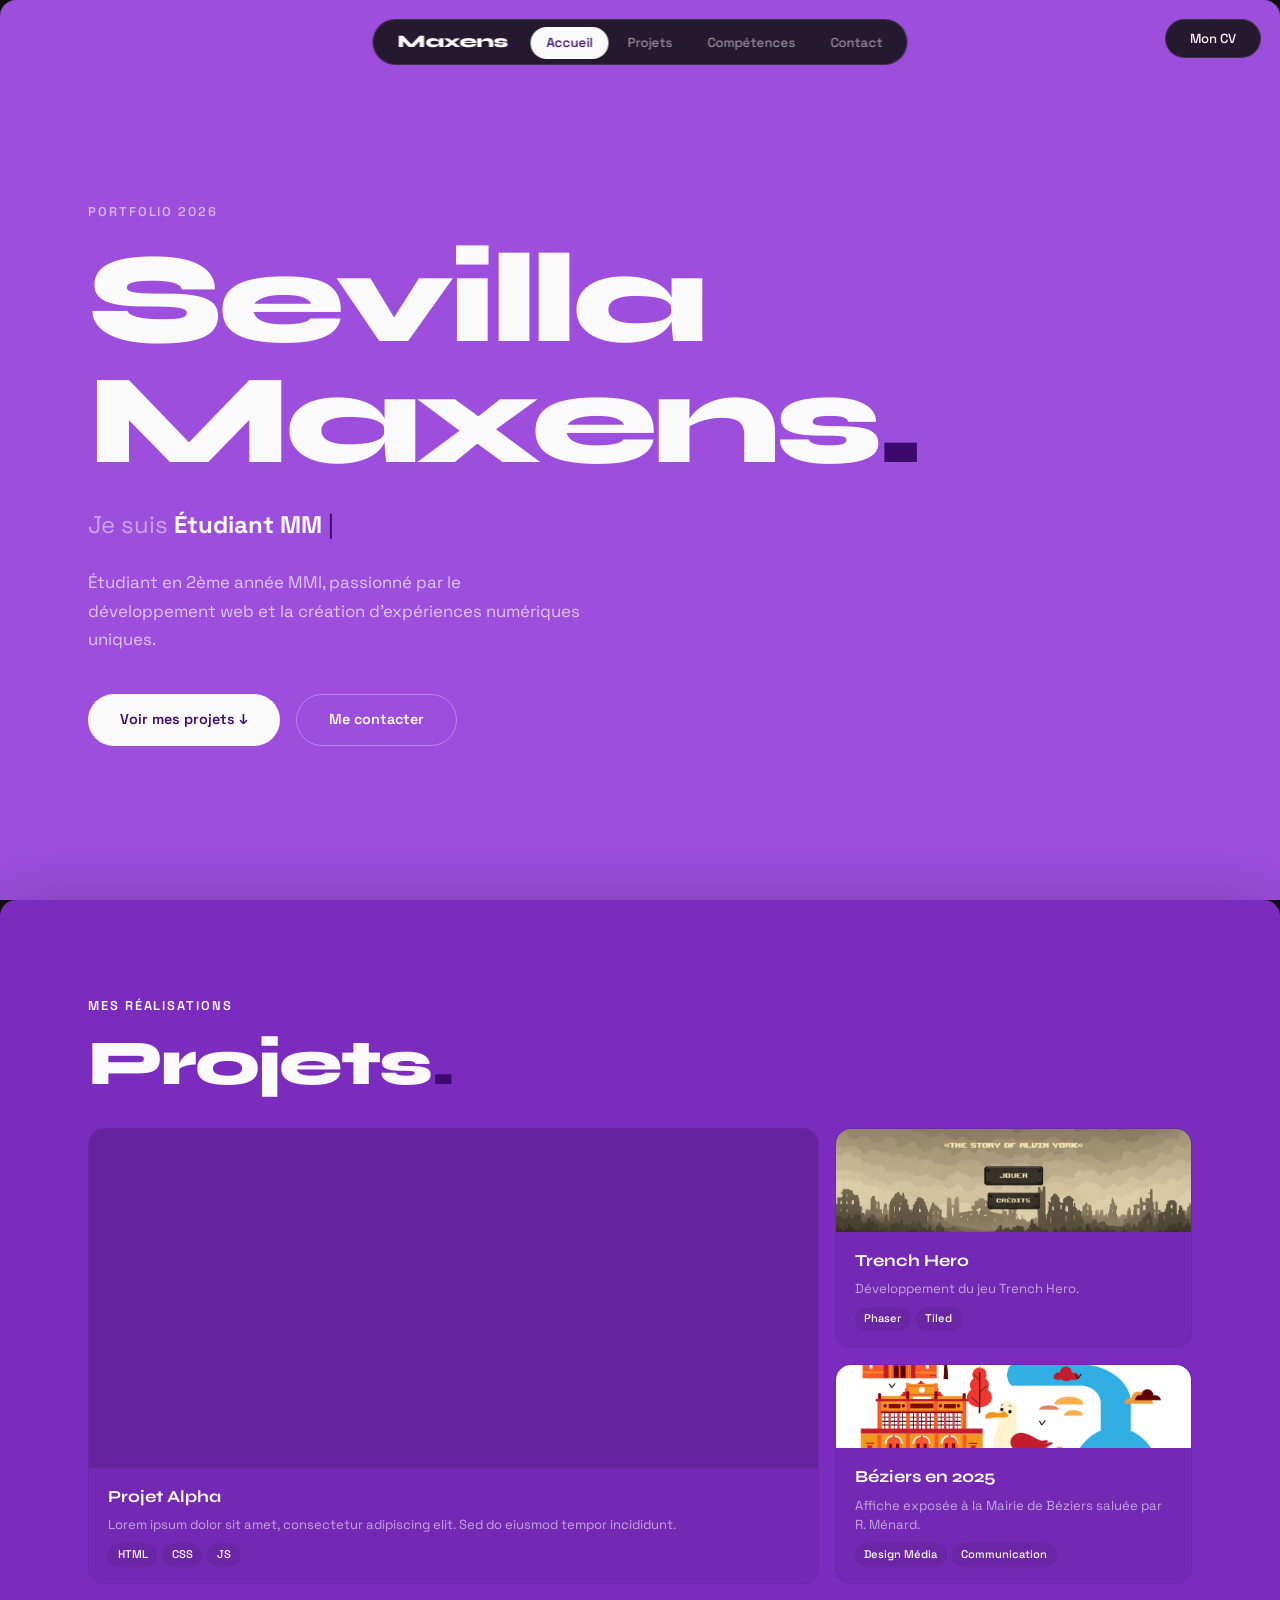
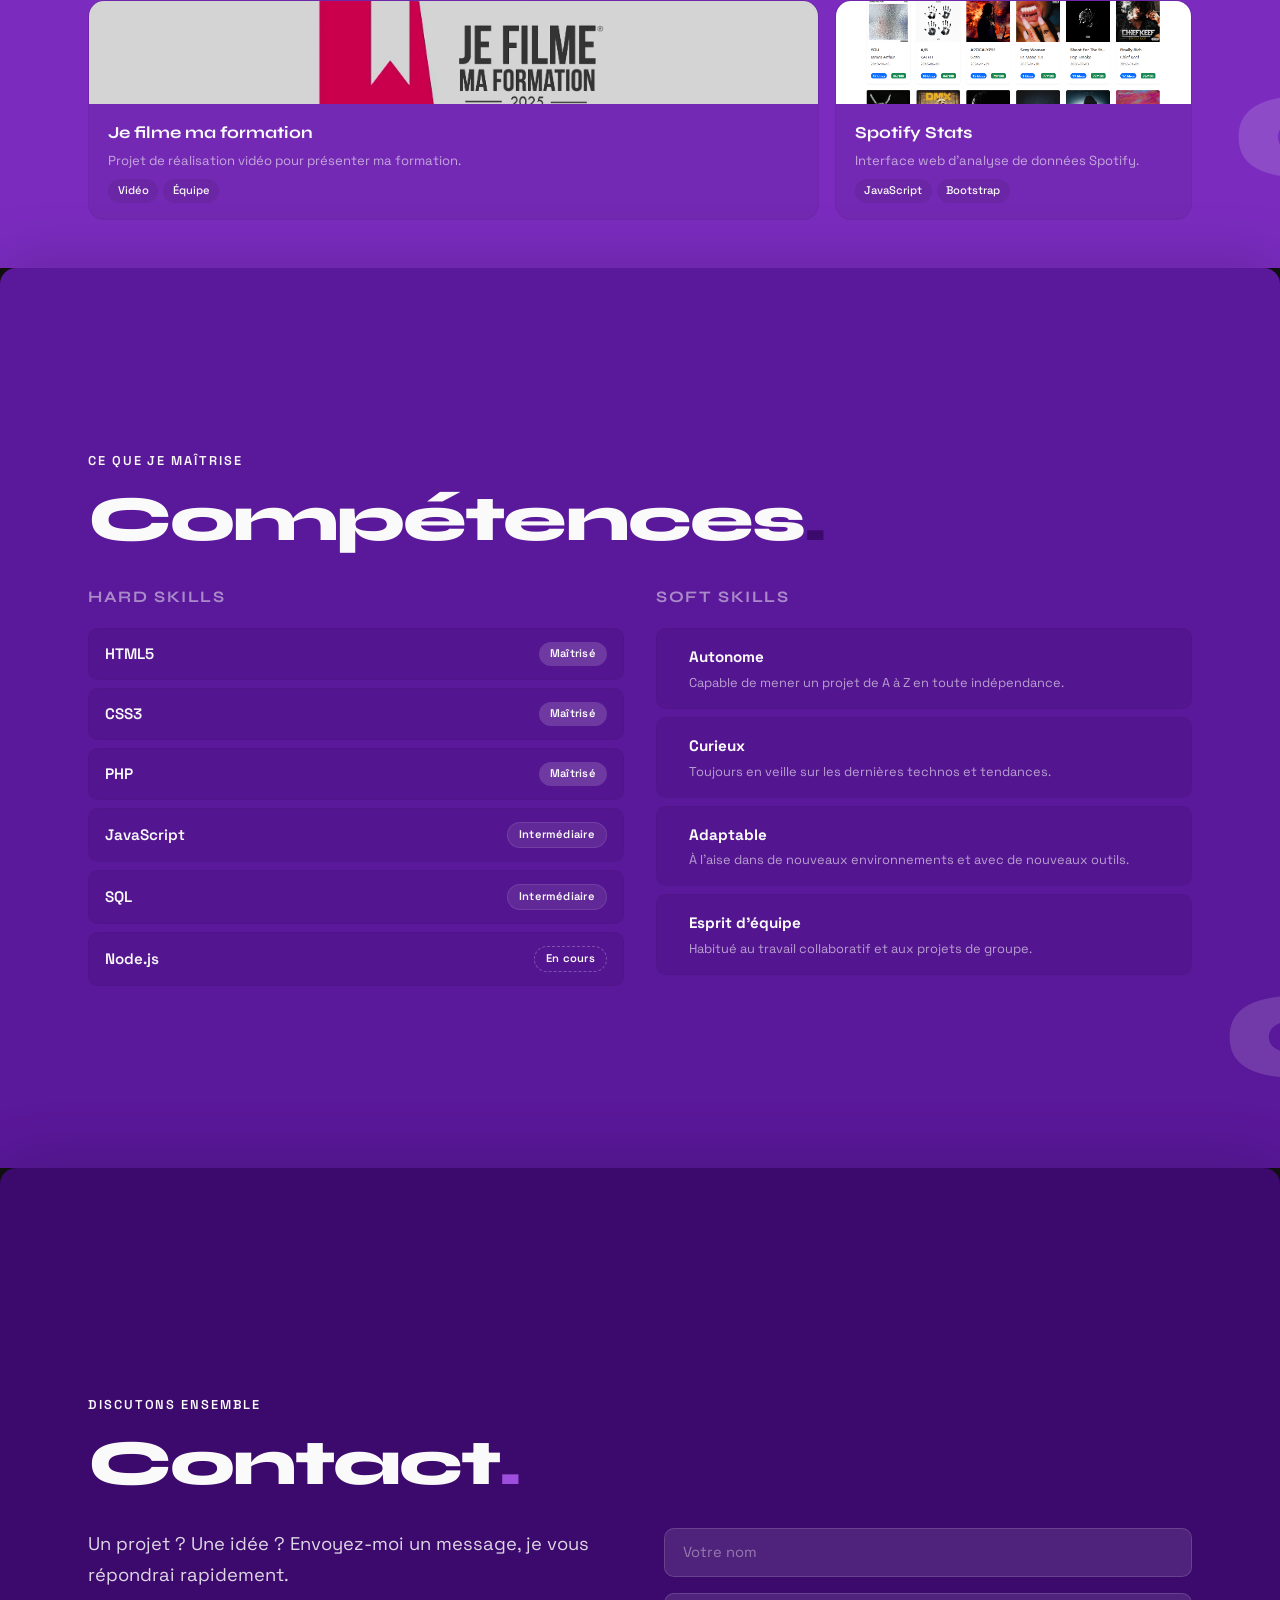
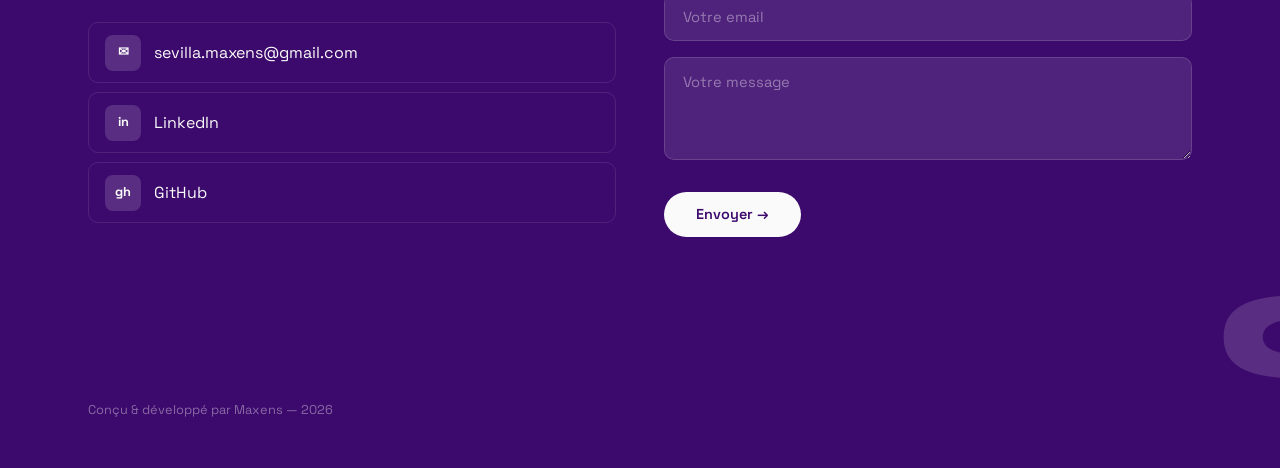
==== index.html @ 41d974d0 "Initial commit with LFS - Portfolio deployment" ====
<!DOCTYPE html>
<html lang="fr">

<head>
    <meta charset="UTF-8">
    <meta name="viewport" content="width=device-width, initial-scale=1.0">
    <meta name="description" content="Portfolio de Sevilla Maxens — Étudiant MMI spécialité développement.">
    <title>Sevilla Maxens | Portfolio</title>
    <link rel="preconnect" href="https://fonts.googleapis.com">
    <link rel="preconnect" href="https://fonts.gstatic.com" crossorigin>
    <link
        href="https://fonts.googleapis.com/css2?family=Space+Grotesk:wght@300;400;500;600;700&family=Syne:wght@400;500;600;700;800&display=swap"
        rel="stylesheet">
    <link rel="stylesheet" href="style.css">
</head>

<body>

    <!-- ============ NAVBAR ============ -->
    <nav class="navbar" id="navbar">
        <div class="nav-container">
            <a href="#accueil" class="nav-logo">Maxens<span class="dot">.</span></a>
            <ul class="nav-links" id="navLinks">
                <li><a href="#accueil" class="nav-link active" data-section="accueil">Accueil</a></li>
                <li><a href="#projets" class="nav-link" data-section="projets">Projets</a></li>
                <li><a href="#competences" class="nav-link" data-section="competences">Compétences</a></li>
                <li><a href="#contact" class="nav-link" data-section="contact">Contact</a></li>
            </ul>
            <button class="nav-toggle" id="navToggle" aria-label="Menu">
                <span></span>
                <span></span>
                <span></span>
            </button>
        </div>
    </nav>

    <!-- ============ CV BUTTON ============ -->
    <a href="cv-maxens-sevilla.pdf" class="cv-button" download="CV_Maxens_Sevilla.pdf">Mon CV</a>

    <!-- ============ CARD 1 — ACCUEIL (Apricot) ============ -->
    <section class="card card-1" id="accueil">
        <div class="card-inner">
            <div class="card-content">
                <p class="card-label">Portfolio 2026</p>
                <h1 class="hero-title">
                    <span class="line">Sevilla</span>
                    <span class="line">Maxens<span class="dot-accent">.</span></span>
                </h1>
                <div class="hero-subtitle">
                    <span class="typing-prefix">Je suis </span>
                    <span class="typing-text" id="typedText"></span>
                    <span class="cursor">|</span>
                </div>
                <p class="hero-desc">Étudiant en 2ème année MMI, passionné par le développement web et la création
                    d'expériences numériques uniques.</p>
                <div class="hero-actions">
                    <a href="#projets" class="btn btn-dark">Voir mes projets ↓</a>
                    <a href="#contact" class="btn btn-ghost">Me contacter</a>
                </div>
            </div>
            <div class="card-number">01</div>
        </div>
    </section>

    <!-- ============ CARD 2 — PROJETS (Chartreuse) ============ -->
    <section class="card card-2" id="projets">
        <div class="card-inner">
            <div class="card-content">
                <p class="card-label">Mes réalisations</p>
                <h2 class="section-heading">Projets<span class="dot-accent">.</span></h2>
                <div class="projects-bento">
                    <article class="project-tile project-large">
                        <div class="project-img"></div>
                        <div class="project-meta">
                            <h3>Projet Alpha</h3>
                            <p>Lorem ipsum dolor sit amet, consectetur adipiscing elit. Sed do eiusmod tempor
                                incididunt.</p>
                            <div class="tags">
                                <span>HTML</span><span>CSS</span><span>JS</span>
                            </div>
                        </div>
                    </article>
                    <a href="projet-trench.html" class="project-tile" style="text-decoration: none; color: inherit;">
                        <div class="project-img"
                            style="background-image: url('Trench_hero_2.png'); background-size: cover; background-position: center;">
                        </div>
                        <div class="project-meta">
                            <h3>Trench Hero</h3>
                            <p>Développement du jeu Trench Hero.</p>
                            <div class="tags">
                                <span>Phaser</span><span>Tiled</span>
                            </div>
                        </div>
                    </a>
                    <a href="projet-beziers.html" class="project-tile" style="text-decoration: none; color: inherit;">
                        <div class="project-img"
                            style="background-image: url('Affiche_béziers.jpg'); background-size: cover; background-position: center;">
                        </div>
                        <div class="project-meta">
                            <h3>Béziers en 2025</h3>
                            <p>Affiche exposée à la Mairie de Béziers saluée par R. Ménard.</p>
                            <div class="tags">
                                <span>Design Média</span><span>Communication</span>
                            </div>
                        </div>
                    </a>
                    <a href="projet-film.html" class="project-tile project-wide"
                        style="text-decoration: none; color: inherit;">
                        <div class="project-img"
                            style="background-image: url('je_film_ma_formation.png'); background-size: cover; background-position: center;">
                        </div>
                        <div class="project-meta">
                            <h3>Je filme ma formation</h3>
                            <p>Projet de réalisation vidéo pour présenter ma formation.</p>
                            <div class="tags">
                                <span>Vidéo</span><span>Équipe</span>
                            </div>
                        </div>
                    </a>
                    <a href="projet-spotify.html" class="project-tile" style="text-decoration: none; color: inherit;">
                        <div class="project-img"
                            style="background-image: url('site_spotifystats_2.png'); background-size: cover; background-position: center;">
                        </div>
                        <div class="project-meta">
                            <h3>Spotify Stats</h3>
                            <p>Interface web d'analyse de données Spotify.</p>
                            <div class="tags">
                                <span>JavaScript</span><span>Bootstrap</span>
                            </div>
                        </div>
                    </a>
                </div>
            </div>
            <div class="card-number">02</div>
        </div>
    </section>

    <!-- ============ CARD 3 — COMPÉTENCES (Vista Blue) ============ -->
    <section class="card card-3" id="competences">
        <div class="card-inner">
            <div class="card-content">
                <p class="card-label">Ce que je maîtrise</p>
                <h2 class="section-heading">Compétences<span class="dot-accent">.</span></h2>
                <div class="skills-columns">
                    <div class="skills-col">
                        <h3 class="skills-col-title">Hard Skills</h3>
                        <div class="skill-item">
                            <div class="skill-header">
                                <span class="skill-name">HTML5</span>
                                <span class="skill-tag tag-solid">Maîtrisé</span>
                            </div>
                        </div>
                        <div class="skill-item">
                            <div class="skill-header">
                                <span class="skill-name">CSS3</span>
                                <span class="skill-tag tag-solid">Maîtrisé</span>
                            </div>
                        </div>
                        <div class="skill-item">
                            <div class="skill-header">
                                <span class="skill-name">PHP</span>
                                <span class="skill-tag tag-solid">Maîtrisé</span>
                            </div>
                        </div>
                        <div class="skill-item">
                            <div class="skill-header">
                                <span class="skill-name">JavaScript</span>
                                <span class="skill-tag tag-mid">Intermédiaire</span>
                            </div>
                        </div>
                        <div class="skill-item">
                            <div class="skill-header">
                                <span class="skill-name">SQL</span>
                                <span class="skill-tag tag-mid">Intermédiaire</span>
                            </div>
                        </div>
                        <div class="skill-item">
                            <div class="skill-header">
                                <span class="skill-name">Node.js</span>
                                <span class="skill-tag tag-new">En cours</span>
                            </div>
                        </div>
                    </div>
                    <div class="skills-col">
                        <h3 class="skills-col-title">Soft Skills</h3>
                        <div class="soft-skill">
                            <span class="soft-icon"></span>
                            <div>
                                <strong>Autonome</strong>
                                <p>Capable de mener un projet de A à Z en toute indépendance.</p>
                            </div>
                        </div>
                        <div class="soft-skill">
                            <span class="soft-icon"></span>
                            <div>
                                <strong>Curieux</strong>
                                <p>Toujours en veille sur les dernières technos et tendances.</p>
                            </div>
                        </div>
                        <div class="soft-skill">
                            <span class="soft-icon"></span>
                            <div>
                                <strong>Adaptable</strong>
                                <p>À l'aise dans de nouveaux environnements et avec de nouveaux outils.</p>
                            </div>
                        </div>
                        <div class="soft-skill">
                            <span class="soft-icon"></span>
                            <div>
                                <strong>Esprit d'équipe</strong>
                                <p>Habitué au travail collaboratif et aux projets de groupe.</p>
                            </div>
                        </div>
                    </div>
                </div>
                <div class="card-number">03</div>
            </div>
    </section>

    <!-- ============ CARD 4 — CONTACT (Tomato) ============ -->
    <section class="card card-4" id="contact">
        <div class="card-inner">
            <div class="card-content">
                <p class="card-label">Discutons ensemble</p>
                <h2 class="section-heading">Contact<span class="dot-accent">.</span></h2>
                <div class="contact-layout">
                    <div class="contact-info">
                        <p class="contact-big-text">Un projet ? Une idée ? Envoyez-moi un message, je vous répondrai
                            rapidement.</p>
                        <div class="contact-links">
                            <a href="mailto:sevilla.maxens@gmail.com" class="contact-link-item">
                                <span class="contact-link-icon">✉</span>
                                <span>sevilla.maxens@gmail.com</span>
                            </a>
                            <a href="https://www.linkedin.com/in/maxens-sevilla/" target="_blank" rel="noopener noreferrer" class="contact-link-item">
                                <span class="contact-link-icon">in</span>
                                <span>LinkedIn</span>
                            </a>
                            <a href="https://github.com/MaxX-J" target="_blank" rel="noopener noreferrer" class="contact-link-item">
                                <span class="contact-link-icon">gh</span>
                                <span>GitHub</span>
                            </a>
                        </div>
                    </div>
                    <form class="contact-form" id="contactForm" action="mailto:sevilla.maxens@gmail.com" method="POST" enctype="text/plain">
                        <div class="form-field">
                            <input type="text" id="name" name="name" required placeholder="Votre nom">
                        </div>
                        <div class="form-field">
                            <input type="email" id="email" name="email" required placeholder="Votre email">
                        </div>
                        <div class="form-field">
                            <textarea id="message" name="message" rows="4" required
                                placeholder="Votre message"></textarea>
                        </div>
                        <button type="submit" class="btn btn-dark btn-send">
                            Envoyer →
                        </button>
                    </form>
                </div>
            </div>
            <div class="card-number">04</div>
            <footer class="footer">
                <span>Conçu & développé par Maxens — 2026</span>
            </footer>
        </div>
    </section>

    <script src="script.js"></script>
</body>

</html>
---- style.css ----
/* ========================================
   PORTFOLIO — Card Stacking Effect
   ======================================== */

/* --- Reset --- */
*,
*::before,
*::after {
    margin: 0;
    padding: 0;
    box-sizing: border-box;
}

:root {
    /* Palette */
    --purple-1: #9D4EDD;
    --purple-2: #7B2CBF;
    --purple-3: #5A189A;
    --purple-4: #3C096C;

    /* Text */
    --black: #111111;
    --dark: #1a1a1a;
    --white: #fafafa;

    /* Radii */
    --radius: 16px;
    --radius-sm: 10px;
    --radius-pill: 100px;

    /* Transitions */
    --ease: cubic-bezier(0.4, 0, 0.2, 1);
    --bounce: cubic-bezier(0.34, 1.56, 0.64, 1);
}

html {
    scroll-behavior: smooth;
}

body {
    font-family: 'Space Grotesk', -apple-system, sans-serif;
    color: var(--white);
    line-height: 1.6;
    overflow-x: hidden;
    background: var(--black);
    -webkit-font-smoothing: antialiased;
}

::selection {
    background: var(--purple-4);
    color: white;
}

/* ========================================
   NAVBAR — Floating pill
   ======================================== */
.navbar {
    position: fixed;
    top: 1.2rem;
    left: 50%;
    transform: translateX(-50%);
    z-index: 1000;
    background: rgba(17, 17, 17, 0.85);
    backdrop-filter: blur(20px);
    -webkit-backdrop-filter: blur(20px);
    border-radius: var(--radius-pill);
    padding: 0.5rem 0.5rem 0.5rem 1.5rem;
    border: 1px solid rgba(255, 255, 255, 0.1);
    transition: all 0.4s var(--ease);
}

.nav-container {
    display: flex;
    align-items: center;
    gap: 1rem;
}

.nav-logo {
    font-family: 'Syne', sans-serif;
    font-size: 1.1rem;
    font-weight: 800;
    text-decoration: none;
    color: var(--white);
    letter-spacing: -0.02em;
    white-space: nowrap;
}

.nav-logo .dot {
    color: var(--purple-4);
}

.nav-links {
    display: flex;
    list-style: none;
    gap: 0.2rem;
}

.nav-link {
    text-decoration: none;
    color: rgba(255, 255, 255, 0.5);
    font-size: 0.82rem;
    font-weight: 500;
    padding: 0.45rem 1rem;
    border-radius: var(--radius-pill);
    transition: all 0.3s var(--ease);
    white-space: nowrap;
}

.nav-link:hover {
    color: var(--white);
}

.nav-link.active {
    color: var(--purple-4);
    background: var(--white);
}

/* Mobile toggle */
.nav-toggle {
    display: none;
    flex-direction: column;
    gap: 4px;
    background: none;
    border: none;
    cursor: pointer;
    padding: 8px;
}

.nav-toggle span {
    width: 20px;
    height: 2px;
    background: var(--white);
    transition: all 0.3s var(--ease);
    border-radius: 2px;
}

.nav-toggle.active span:nth-child(1) {
    transform: rotate(45deg) translate(4px, 4px);
}

.nav-toggle.active span:nth-child(2) {
    opacity: 0;
}

.nav-toggle.active span:nth-child(3) {
    transform: rotate(-45deg) translate(4px, -4px);
}

/* ========================================
   CV BUTTON
   ======================================== */
.cv-button {
    position: fixed;
    top: 1.2rem;
    right: 1.2rem;
    z-index: 1000;
    background: rgba(17, 17, 17, 0.85);
    backdrop-filter: blur(20px);
    -webkit-backdrop-filter: blur(20px);
    border-radius: var(--radius-pill);
    padding: 0.5rem 1.5rem;
    border: 1px solid rgba(255, 255, 255, 0.1);
    color: var(--white);
    text-decoration: none;
    font-size: 0.82rem;
    font-weight: 500;
    transition: all 0.4s var(--ease);
}

.cv-button:hover {
    background: var(--white);
    color: var(--purple-4);
    transform: translateY(-2px);
}

/* ========================================
   CARDS — Sticky Stacking
   ======================================== */
.card {
    position: sticky;
    top: 0;
    min-height: 100vh;
    display: flex;
    align-items: stretch;
    border-radius: var(--radius) var(--radius) 0 0;
    overflow: hidden;
    box-shadow: 0 -10px 60px rgba(0, 0, 0, 0.15);
}

.card-1 {
    background: var(--purple-1);
    z-index: 1;
}

.card-2 {
    background: var(--purple-2);
    z-index: 2;
}

.card-3 {
    background: var(--purple-3);
    z-index: 3;
}

.card-4 {
    background: var(--purple-4);
    z-index: 4;
}

.card-inner {
    width: 100%;
    max-width: 1200px;
    margin: 0 auto;
    padding: 6rem 3rem 3rem;
    display: flex;
    flex-direction: column;
    position: relative;
}

.card-content {
    flex: 1;
    display: flex;
    flex-direction: column;
    justify-content: center;
}

/* Card number watermark */
.card-number {
    position: absolute;
    bottom: 5rem;
    right: -20rem;
    z-index: 10;
    font-family: 'Syne', sans-serif;
    font-size: 10rem;
    font-weight: 800;
    opacity: 0.15;
    line-height: 0.8;
    pointer-events: none;
    user-select: none;
}

/* Section label */
.card-label {
    font-size: 0.8rem;
    font-weight: 600;
    text-transform: uppercase;
    letter-spacing: 0.15em;
    margin-bottom: 1rem;
    opacity: 0.6;
}

/* ========================================
   CARD 1 — HERO
   ======================================== */
.hero-title {
    font-family: 'Syne', sans-serif;
    font-size: clamp(3.5rem, 10vw, 8rem);
    font-weight: 800;
    line-height: 0.95;
    letter-spacing: -0.04em;
    margin-bottom: 1.5rem;
}

.hero-title .line {
    display: block;
}

.dot-accent {
    color: var(--purple-4);
}

.card-4 .dot-accent {
    color: var(--purple-1);
}

.hero-subtitle {
    font-size: clamp(1.1rem, 2.5vw, 1.5rem);
    margin-bottom: 1.5rem;
    font-weight: 400;
}

.typing-prefix {
    opacity: 0.5;
}

.typing-text {
    font-weight: 700;
}

.cursor {
    color: var(--purple-4);
    animation: blink 1s infinite;
}

@keyframes blink {

    0%,
    50% {
        opacity: 1;
    }

    51%,
    100% {
        opacity: 0;
    }
}

.hero-desc {
    max-width: 500px;
    font-size: 1.05rem;
    opacity: 0.7;
    margin-bottom: 2.5rem;
    line-height: 1.7;
}

.hero-actions {
    display: flex;
    gap: 1rem;
    flex-wrap: wrap;
}

/* Buttons */
.btn {
    display: inline-flex;
    align-items: center;
    gap: 0.4rem;
    padding: 0.85rem 2rem;
    border-radius: var(--radius-pill);
    font-size: 0.9rem;
    font-weight: 600;
    text-decoration: none;
    cursor: pointer;
    transition: all 0.4s var(--ease);
    border: none;
    font-family: inherit;
}

.btn-dark {
    background: var(--white);
    color: var(--purple-4);
}

.btn-dark:hover {
    transform: translateY(-3px);
    box-shadow: 0 8px 25px rgba(255, 255, 255, 0.2);
}

.btn-ghost {
    background: transparent;
    color: var(--white);
    border: 1.5px solid rgba(255, 255, 255, 0.3);
}

.btn-ghost:hover {
    border-color: var(--white);
    transform: translateY(-3px);
}

/* ========================================
   CARD 2 — PROJECTS (Bento)
   ======================================== */
.section-heading {
    font-family: 'Syne', sans-serif;
    font-size: clamp(2.5rem, 5vw, 4rem);
    font-weight: 800;
    letter-spacing: -0.03em;
    margin-bottom: 2rem;
    line-height: 1;
}

.projects-bento {
    display: grid;
    grid-template-columns: repeat(3, 1fr);
    grid-auto-rows: 220px;
    gap: 1rem;
}

.project-tile {
    background: rgba(0, 0, 0, 0.06);
    border-radius: var(--radius);
    overflow: hidden;
    display: flex;
    flex-direction: column;
    transition: all 0.4s var(--ease);
    cursor: pointer;
    border: 1px solid rgba(0, 0, 0, 0.05);
}

.project-tile:hover {
    transform: translateY(-5px);
    box-shadow: 0 15px 40px rgba(0, 0, 0, 0.1);
    background: rgba(0, 0, 0, 0.1);
}

.project-large {
    grid-column: span 2;
    grid-row: span 2;
}

.project-wide {
    grid-column: span 2;
}

.project-img {
    flex: 1;
    background: rgba(0, 0, 0, 0.12);
    min-height: 80px;
}

.project-meta {
    padding: 1rem 1.2rem;
}

.project-meta h3 {
    font-family: 'Syne', sans-serif;
    font-size: 1.05rem;
    font-weight: 700;
    margin-bottom: 0.3rem;
}

.project-meta p {
    font-size: 0.82rem;
    opacity: 0.6;
    line-height: 1.5;
    margin-bottom: 0.5rem;
}

.tags {
    display: flex;
    flex-wrap: wrap;
    gap: 0.3rem;
}

.tags span {
    font-size: 0.7rem;
    padding: 0.2rem 0.6rem;
    background: rgba(0, 0, 0, 0.08);
    border-radius: var(--radius-pill);
    font-weight: 500;
}

/* ========================================
   CARD 3 — SKILLS + ABOUT
   ======================================== */
/* Skills — Two columns */
.skills-columns {
    display: grid;
    grid-template-columns: 1fr 1fr;
    gap: 2rem;
    margin-bottom: 2.5rem;
}

.skills-col-title {
    font-family: 'Syne', sans-serif;
    font-size: 1rem;
    font-weight: 700;
    text-transform: uppercase;
    letter-spacing: 0.1em;
    margin-bottom: 1.2rem;
    opacity: 0.5;
}

/* Hard skill items */
.skill-item {
    padding: 0.8rem 1rem;
    background: rgba(0, 0, 0, 0.06);
    border-radius: var(--radius-sm);
    margin-bottom: 0.5rem;
    border: 1px solid rgba(0, 0, 0, 0.05);
    transition: all 0.3s var(--ease);
}

.skill-item:hover {
    background: rgba(0, 0, 0, 0.1);
    transform: translateX(5px);
}

.skill-header {
    display: flex;
    align-items: center;
    justify-content: space-between;
}

.skill-name {
    font-weight: 600;
    font-size: 0.95rem;
}

.skill-tag {
    font-size: 0.7rem;
    font-weight: 600;
    padding: 0.2rem 0.7rem;
    border-radius: var(--radius-pill);
    letter-spacing: 0.02em;
}

.tag-solid {
    background: rgba(255, 255, 255, 0.15);
    color: var(--white);
}

.tag-mid {
    background: rgba(255, 255, 255, 0.08);
    color: var(--white);
    border: 1px solid rgba(255, 255, 255, 0.1);
}

.tag-new {
    background: transparent;
    color: var(--white);
    border: 1px dashed rgba(255, 255, 255, 0.25);
}

/* Soft skill items */
.soft-skill {
    display: flex;
    align-items: flex-start;
    gap: 1rem;
    padding: 1rem;
    background: rgba(0, 0, 0, 0.06);
    border-radius: var(--radius-sm);
    margin-bottom: 0.5rem;
    border: 1px solid rgba(0, 0, 0, 0.05);
    transition: all 0.3s var(--ease);
}

.soft-skill:hover {
    background: rgba(0, 0, 0, 0.1);
    transform: translateX(5px);
}

.soft-icon {
    font-size: 1.4rem;
    line-height: 1;
    flex-shrink: 0;
    margin-top: 0.1rem;
}

.soft-skill strong {
    display: block;
    font-size: 0.95rem;
    margin-bottom: 0.2rem;
}

.soft-skill p {
    font-size: 0.8rem;
    opacity: 0.6;
    line-height: 1.5;
    margin: 0;
}

/* About block */
.about-block {
    display: grid;
    grid-template-columns: 200px 1fr;
    gap: 2rem;
    align-items: start;
    padding: 2rem;
    background: rgba(0, 0, 0, 0.06);
    border-radius: var(--radius);
    border: 1px solid rgba(0, 0, 0, 0.05);
}

.about-photo {
    width: 100%;
    aspect-ratio: 1;
    background: rgba(0, 0, 0, 0.15);
    border-radius: var(--radius-sm);
}

.about-text p {
    font-size: 0.95rem;
    opacity: 0.7;
    margin-bottom: 1.5rem;
    line-height: 1.7;
}

.about-stats {
    display: flex;
    gap: 2rem;
}

.stat {
    text-align: center;
}

.stat-num {
    display: block;
    font-family: 'Syne', sans-serif;
    font-size: 1.8rem;
    font-weight: 800;
    line-height: 1.2;
}

.stat-lbl {
    font-size: 0.72rem;
    text-transform: uppercase;
    letter-spacing: 1.5px;
    opacity: 0.5;
}

/* ========================================
   CARD 4 — CONTACT
   ======================================== */
.contact-layout {
    display: grid;
    grid-template-columns: 1fr 1fr;
    gap: 3rem;
    align-items: start;
}

.contact-big-text {
    font-size: 1.15rem;
    opacity: 0.85;
    line-height: 1.7;
    margin-bottom: 2rem;
}

.contact-links {
    display: flex;
    flex-direction: column;
    gap: 0.6rem;
}

.contact-link-item {
    display: flex;
    align-items: center;
    gap: 0.8rem;
    text-decoration: none;
    color: var(--white);
    padding: 0.7rem 1rem;
    border-radius: var(--radius-sm);
    transition: all 0.3s var(--ease);
    border: 1px solid rgba(255, 255, 255, 0.1);
}

.contact-link-item:hover {
    background: rgba(255, 255, 255, 0.12);
    border-color: rgba(255, 255, 255, 0.25);
    transform: translateX(5px);
}

.contact-link-icon {
    width: 36px;
    height: 36px;
    border-radius: 8px;
    background: rgba(255, 255, 255, 0.15);
    display: flex;
    align-items: center;
    justify-content: center;
    font-weight: 700;
    font-size: 0.8rem;
    flex-shrink: 0;
}

/* Form */
.contact-form {
    display: flex;
    flex-direction: column;
    gap: 1rem;
}

.form-field input,
.form-field textarea {
    width: 100%;
    background: rgba(255, 255, 255, 0.1);
    border: 1px solid rgba(255, 255, 255, 0.15);
    border-radius: var(--radius-sm);
    padding: 0.9rem 1.1rem;
    color: var(--white);
    font-size: 0.92rem;
    font-family: inherit;
    transition: all 0.3s var(--ease);
    outline: none;
    resize: vertical;
}

.form-field input::placeholder,
.form-field textarea::placeholder {
    color: rgba(255, 255, 255, 0.4);
}

.form-field input:focus,
.form-field textarea:focus {
    border-color: rgba(255, 255, 255, 0.5);
    background: rgba(255, 255, 255, 0.15);
}

.btn-send {
    align-self: flex-start;
    margin-top: 0.5rem;
}

/* Footer in card 4 */
.footer {
    margin-top: auto;
    padding-top: 2rem;
    font-size: 0.8rem;
    opacity: 0.4;
}

/* ========================================
   REVEAL ANIMATIONS
   ======================================== */
.reveal-item {
    opacity: 0;
    transform: translateY(30px);
    transition: opacity 0.7s var(--ease), transform 0.7s var(--ease);
}

.reveal-item.visible {
    opacity: 1;
    transform: translateY(0);
}

/* ========================================
   RESPONSIVE
   ======================================== */
@media (max-width: 1024px) {
    .projects-bento {
        grid-template-columns: repeat(2, 1fr);
        grid-auto-rows: 200px;
    }

    .project-large {
        grid-column: span 2;
        grid-row: span 1;
    }
}

@media (max-width: 768px) {

    /* Nav mobile */
    .nav-toggle {
        display: flex;
    }

    .cv-button {
        top: auto;
        bottom: 1.5rem;
        right: 1.5rem;
    }

    .navbar {
        top: 0.8rem;
        left: 0.8rem;
        right: 0.8rem;
        transform: none;
        padding: 0.5rem 0.5rem 0.5rem 1.2rem;
    }

    .nav-links {
        position: fixed;
        top: 0;
        left: 0;
        right: 0;
        bottom: 0;
        background: rgba(17, 17, 17, 0.97);
        backdrop-filter: blur(20px);
        flex-direction: column;
        align-items: center;
        justify-content: center;
        gap: 0.5rem;
        opacity: 0;
        pointer-events: none;
        transition: all 0.4s var(--ease);
    }

    .nav-links.active {
        opacity: 1;
        pointer-events: all;
    }

    .nav-links .nav-link {
        font-size: 1.3rem;
        padding: 0.8rem 2rem;
    }

    /* Cards */
    .card-inner {
        padding: 5rem 1.5rem 2rem;
    }

    .card-number {
        font-size: 6rem;
        right: -1rem;
        bottom: -0.5rem;
    }

    .hero-title {
        font-size: clamp(2.8rem, 12vw, 5rem);
    }

    .section-heading {
        font-size: clamp(2rem, 8vw, 3rem);
    }

    /* Projects */
    .projects-bento {
        grid-template-columns: 1fr;
        grid-auto-rows: auto;
    }

    .project-large,
    .project-wide {
        grid-column: span 1;
        grid-row: span 1;
    }

    .project-img {
        min-height: 120px;
    }

    /* Skills */
    .skills-columns {
        grid-template-columns: 1fr;
    }

    /* About */
    .about-block {
        grid-template-columns: 1fr;
        padding: 1.5rem;
    }

    .about-photo {
        max-width: 150px;
    }

    .about-stats {
        gap: 1.5rem;
    }

    /* Contact */
    .contact-layout {
        grid-template-columns: 1fr;
        gap: 2rem;
    }

    /* Buttons */
    .hero-actions {
        flex-direction: column;
    }

    .btn {
        justify-content: center;
    }
}

@media (max-width: 480px) {
    .hero-title {
        font-size: 2.5rem;
    }

    .stat-num {
        font-size: 1.4rem;
    }
}
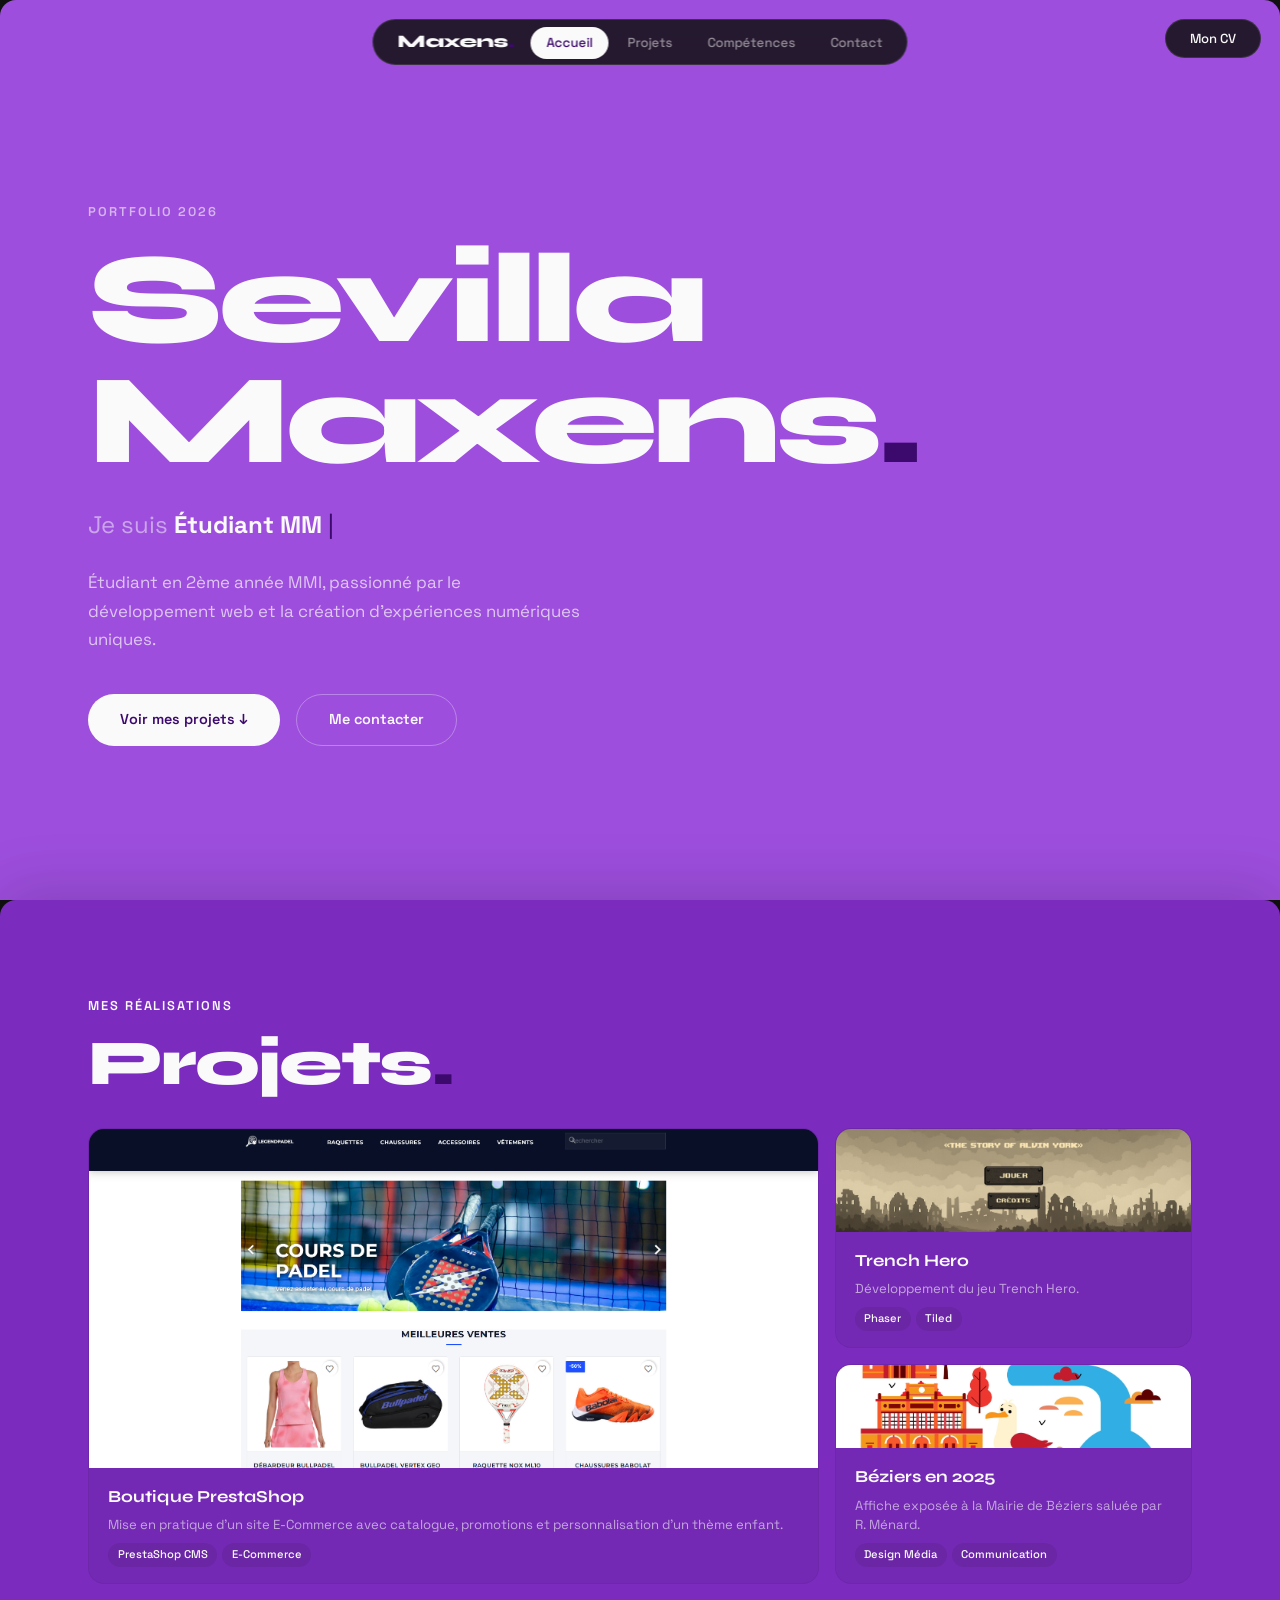
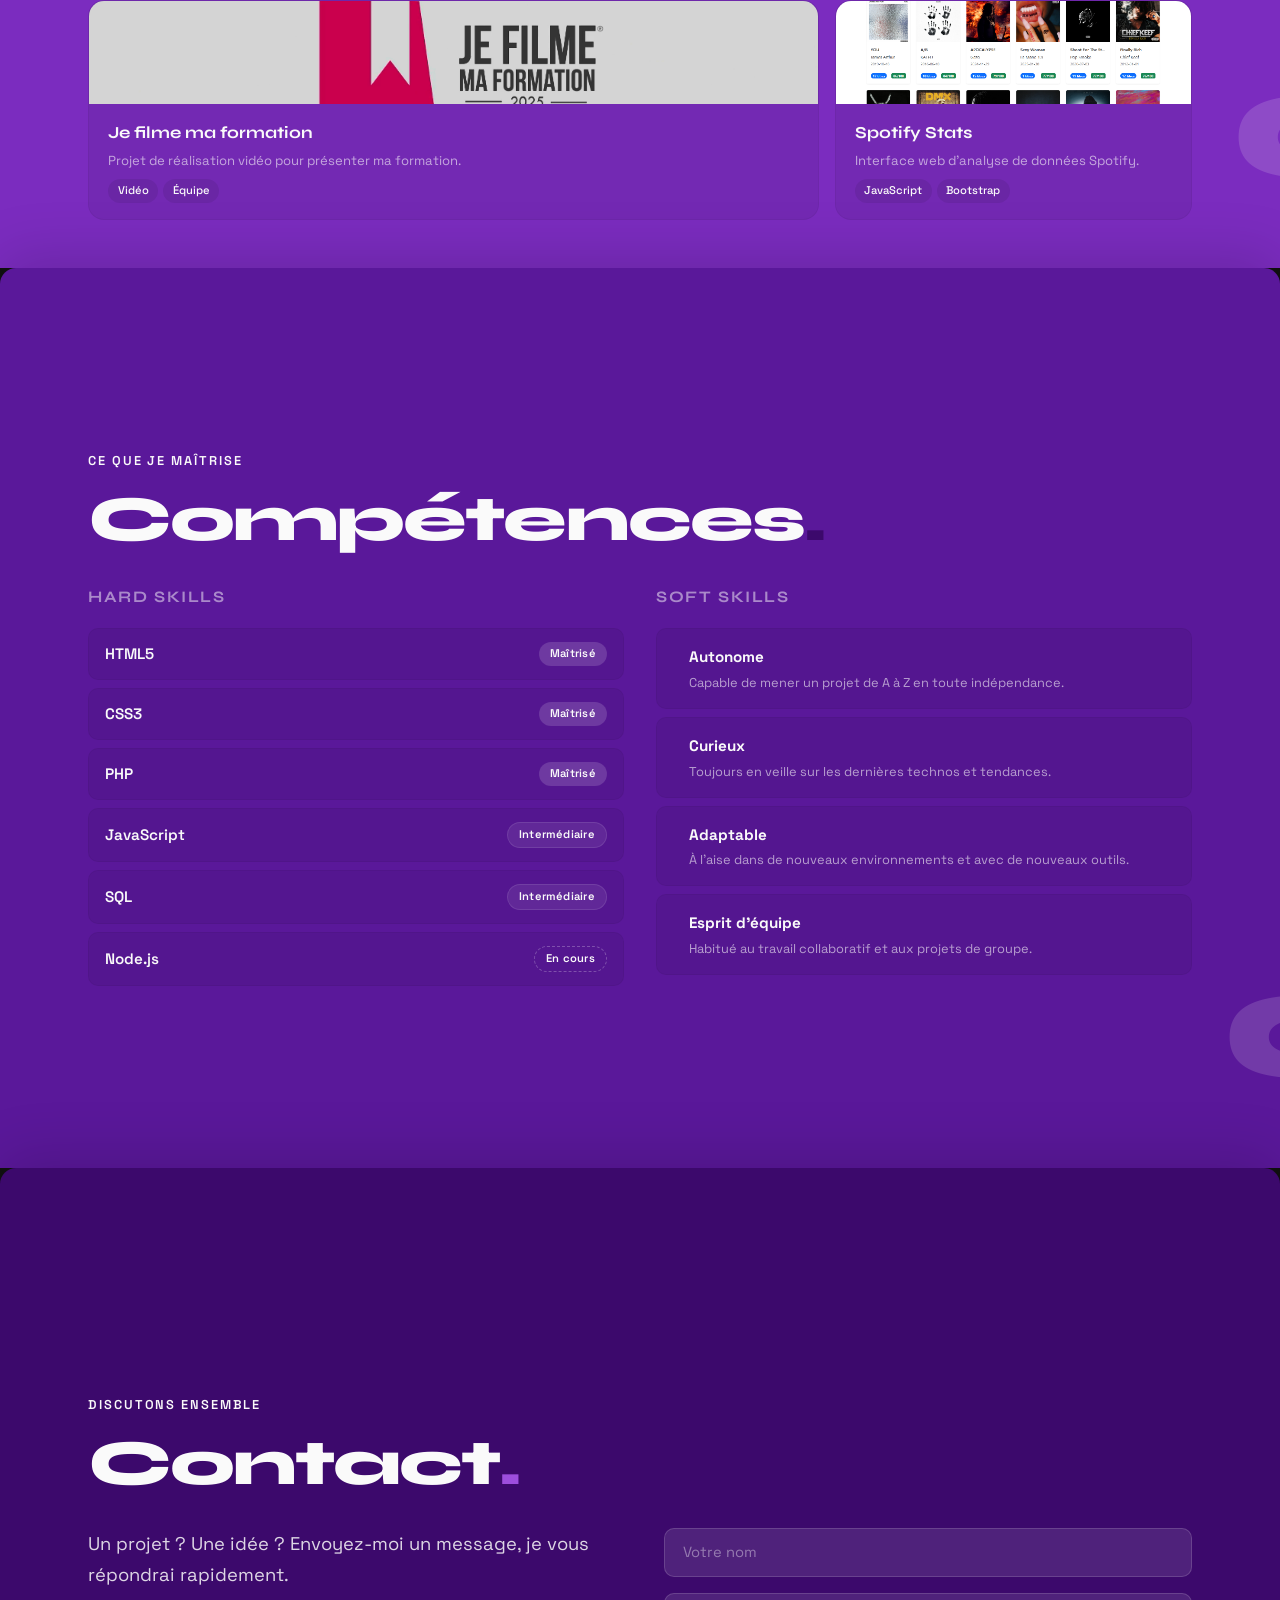
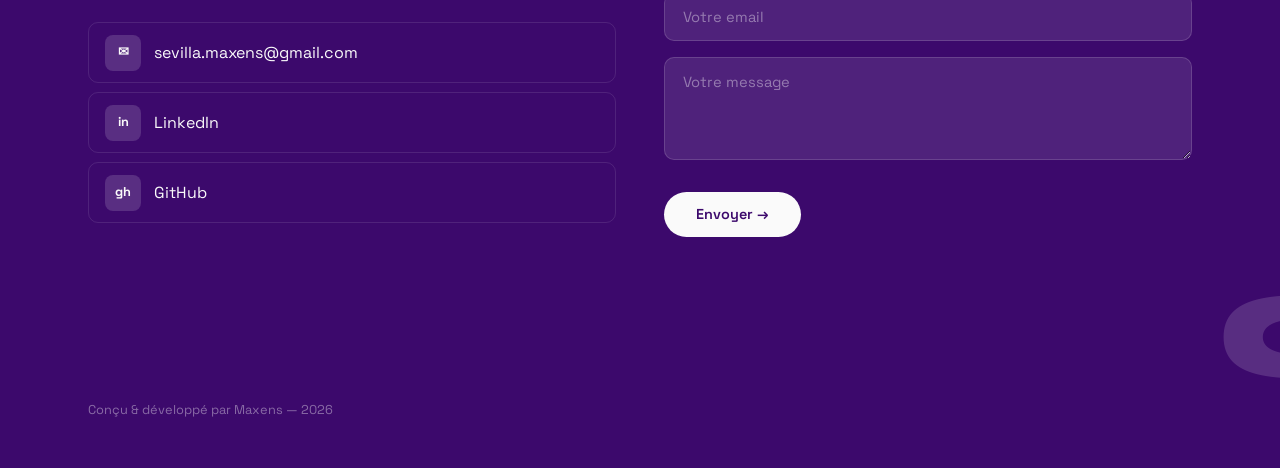
==== commit c26fa1cd: "feat: ajout du projet PrestaShop" ====
--- a/index.html
+++ b/index.html
@@ -11,7 +11,7 @@
     <link
         href="https://fonts.googleapis.com/css2?family=Space+Grotesk:wght@300;400;500;600;700&family=Syne:wght@400;500;600;700;800&display=swap"
         rel="stylesheet">
-    <link rel="stylesheet" href="style.css">
+    <link rel="stylesheet" href="css/style.css">
 </head>
 
 <body>
@@ -35,7 +35,7 @@
     </nav>
 
     <!-- ============ CV BUTTON ============ -->
-    <a href="cv-maxens-sevilla.pdf" class="cv-button" download="CV_Maxens_Sevilla.pdf">Mon CV</a>
+    <a href="assets/docs/cv-maxens-sevilla.pdf" class="cv-button" download="CV_Maxens_Sevilla.pdf">Mon CV</a>
 
     <!-- ============ CARD 1 — ACCUEIL (Apricot) ============ -->
     <section class="card card-1" id="accueil">
@@ -69,20 +69,21 @@
                 <p class="card-label">Mes réalisations</p>
                 <h2 class="section-heading">Projets<span class="dot-accent">.</span></h2>
                 <div class="projects-bento">
-                    <article class="project-tile project-large">
-                        <div class="project-img"></div>
-                        <div class="project-meta">
-                            <h3>Projet Alpha</h3>
-                            <p>Lorem ipsum dolor sit amet, consectetur adipiscing elit. Sed do eiusmod tempor
-                                incididunt.</p>
-                            <div class="tags">
-                                <span>HTML</span><span>CSS</span><span>JS</span>
-                            </div>
-                        </div>
-                    </article>
+                    <a href="projet-prestashop.html" class="project-tile project-large" style="text-decoration: none; color: inherit;">
+                        <div class="project-img"
+                            style="background-image: url('assets/img/Prestashop1.png'); background-size: cover; background-position: center;">
+                        </div>
+                        <div class="project-meta">
+                            <h3>Boutique PrestaShop</h3>
+                            <p>Mise en pratique d'un site E-Commerce avec catalogue, promotions et personnalisation d'un thème enfant.</p>
+                            <div class="tags">
+                                <span>PrestaShop CMS</span><span>E-Commerce</span>
+                            </div>
+                        </div>
+                    </a>
                     <a href="projet-trench.html" class="project-tile" style="text-decoration: none; color: inherit;">
                         <div class="project-img"
-                            style="background-image: url('Trench_hero_2.png'); background-size: cover; background-position: center;">
+                            style="background-image: url('assets/img/Trench_hero_2.png'); background-size: cover; background-position: center;">
                         </div>
                         <div class="project-meta">
                             <h3>Trench Hero</h3>
@@ -94,7 +95,7 @@
                     </a>
                     <a href="projet-beziers.html" class="project-tile" style="text-decoration: none; color: inherit;">
                         <div class="project-img"
-                            style="background-image: url('Affiche_béziers.jpg'); background-size: cover; background-position: center;">
+                            style="background-image: url('assets/img/Affiche_béziers.jpg'); background-size: cover; background-position: center;">
                         </div>
                         <div class="project-meta">
                             <h3>Béziers en 2025</h3>
@@ -107,7 +108,7 @@
                     <a href="projet-film.html" class="project-tile project-wide"
                         style="text-decoration: none; color: inherit;">
                         <div class="project-img"
-                            style="background-image: url('je_film_ma_formation.png'); background-size: cover; background-position: center;">
+                            style="background-image: url('assets/img/je_film_ma_formation.png'); background-size: cover; background-position: center;">
                         </div>
                         <div class="project-meta">
                             <h3>Je filme ma formation</h3>
@@ -119,7 +120,7 @@
                     </a>
                     <a href="projet-spotify.html" class="project-tile" style="text-decoration: none; color: inherit;">
                         <div class="project-img"
-                            style="background-image: url('site_spotifystats_2.png'); background-size: cover; background-position: center;">
+                            style="background-image: url('assets/img/site_spotifystats_2.png'); background-size: cover; background-position: center;">
                         </div>
                         <div class="project-meta">
                             <h3>Spotify Stats</h3>
@@ -266,7 +267,7 @@
         </div>
     </section>
 
-    <script src="script.js"></script>
+    <script src="js/script.js"></script>
 </body>
 
 </html>
--- a/css/style.css
+++ b/css/style.css
@@ -0,0 +1,911 @@
+/* ========================================
+   PORTFOLIO — Card Stacking Effect
+   ======================================== */
+
+/* --- Reset --- */
+*,
+*::before,
+*::after {
+    margin: 0;
+    padding: 0;
+    box-sizing: border-box;
+}
+
+:root {
+    /* Palette */
+    --purple-1: #9D4EDD;
+    --purple-2: #7B2CBF;
+    --purple-3: #5A189A;
+    --purple-4: #3C096C;
+
+    /* Text */
+    --black: #111111;
+    --dark: #1a1a1a;
+    --white: #fafafa;
+
+    /* Radii */
+    --radius: 16px;
+    --radius-sm: 10px;
+    --radius-pill: 100px;
+
+    /* Transitions */
+    --ease: cubic-bezier(0.4, 0, 0.2, 1);
+    --bounce: cubic-bezier(0.34, 1.56, 0.64, 1);
+}
+
+html, body {
+    overflow-x: hidden;
+    width: 100%;
+    max-width: 100vw;
+    position: relative;
+}
+
+
+html {
+    scroll-behavior: smooth;
+}
+
+body {
+    font-family: 'Space Grotesk', -apple-system, sans-serif;
+    color: var(--white);
+    line-height: 1.6;
+    background: var(--black);
+    -webkit-font-smoothing: antialiased;
+}
+
+::selection {
+    background: var(--purple-4);
+    color: white;
+}
+
+/* ========================================
+   NAVBAR — Floating pill
+   ======================================== */
+.navbar {
+    position: fixed;
+    top: 1.2rem;
+    left: 50%;
+    transform: translateX(-50%);
+    z-index: 1000;
+    background: rgba(17, 17, 17, 0.85);
+    backdrop-filter: blur(20px);
+    -webkit-backdrop-filter: blur(20px);
+    border-radius: var(--radius-pill);
+    padding: 0.5rem 0.5rem 0.5rem 1.5rem;
+    border: 1px solid rgba(255, 255, 255, 0.1);
+    transition: all 0.4s var(--ease);
+}
+
+.nav-container {
+    display: flex;
+    align-items: center;
+    gap: 1rem;
+}
+
+.nav-logo {
+    font-family: 'Syne', sans-serif;
+    font-size: 1.1rem;
+    font-weight: 800;
+    text-decoration: none;
+    color: var(--white);
+    letter-spacing: -0.02em;
+    white-space: nowrap;
+}
+
+.nav-logo .dot {
+    color: var(--purple-4);
+}
+
+.nav-links {
+    display: flex;
+    list-style: none;
+    gap: 0.2rem;
+}
+
+.nav-link {
+    text-decoration: none;
+    color: rgba(255, 255, 255, 0.5);
+    font-size: 0.82rem;
+    font-weight: 500;
+    padding: 0.45rem 1rem;
+    border-radius: var(--radius-pill);
+    transition: all 0.3s var(--ease);
+    white-space: nowrap;
+}
+
+.nav-link:hover {
+    color: var(--white);
+}
+
+.nav-link.active {
+    color: var(--purple-4);
+    background: var(--white);
+}
+
+/* Mobile toggle */
+.nav-toggle {
+    display: none;
+    flex-direction: column;
+    gap: 4px;
+    background: none;
+    border: none;
+    cursor: pointer;
+    padding: 8px;
+}
+
+.nav-toggle span {
+    width: 20px;
+    height: 2px;
+    background: var(--white);
+    transition: all 0.3s var(--ease);
+    border-radius: 2px;
+}
+
+.nav-toggle.active span:nth-child(1) {
+    transform: rotate(45deg) translate(4px, 4px);
+}
+
+.nav-toggle.active span:nth-child(2) {
+    opacity: 0;
+}
+
+.nav-toggle.active span:nth-child(3) {
+    transform: rotate(-45deg) translate(4px, -4px);
+}
+
+/* ========================================
+   CV BUTTON
+   ======================================== */
+.cv-button {
+    position: fixed;
+    top: 1.2rem;
+    right: 1.2rem;
+    z-index: 1000;
+    background: rgba(17, 17, 17, 0.85);
+    backdrop-filter: blur(20px);
+    -webkit-backdrop-filter: blur(20px);
+    border-radius: var(--radius-pill);
+    padding: 0.5rem 1.5rem;
+    border: 1px solid rgba(255, 255, 255, 0.1);
+    color: var(--white);
+    text-decoration: none;
+    font-size: 0.82rem;
+    font-weight: 500;
+    transition: all 0.4s var(--ease);
+}
+
+.cv-button:hover {
+    background: var(--white);
+    color: var(--purple-4);
+    transform: translateY(-2px);
+}
+
+/* ========================================
+   CARDS — Sticky Stacking
+   ======================================== */
+.card {
+    position: sticky;
+    top: 0;
+    min-height: 100vh;
+    display: flex;
+    align-items: stretch;
+    border-radius: var(--radius) var(--radius) 0 0;
+    overflow: hidden;
+    box-shadow: 0 -10px 60px rgba(0, 0, 0, 0.15);
+}
+
+.card-1 {
+    background: var(--purple-1);
+    z-index: 1;
+}
+
+.card-2 {
+    background: var(--purple-2);
+    z-index: 2;
+}
+
+.card-3 {
+    background: var(--purple-3);
+    z-index: 3;
+}
+
+.card-4 {
+    background: var(--purple-4);
+    z-index: 4;
+}
+
+.card-inner {
+    width: 100%;
+    max-width: 1200px;
+    margin: 0 auto;
+    padding: 6rem 3rem 3rem;
+    display: flex;
+    flex-direction: column;
+    position: relative;
+}
+
+.card-content {
+    flex: 1;
+    display: flex;
+    flex-direction: column;
+    justify-content: center;
+}
+
+/* Card number watermark */
+.card-number {
+    position: absolute;
+    bottom: 5rem;
+    right: -20rem;
+    z-index: 10;
+    font-family: 'Syne', sans-serif;
+    font-size: 10rem;
+    font-weight: 800;
+    opacity: 0.15;
+    line-height: 0.8;
+    pointer-events: none;
+    user-select: none;
+}
+
+/* Section label */
+.card-label {
+    font-size: 0.8rem;
+    font-weight: 600;
+    text-transform: uppercase;
+    letter-spacing: 0.15em;
+    margin-bottom: 1rem;
+    opacity: 0.6;
+}
+
+/* ========================================
+   CARD 1 — HERO
+   ======================================== */
+.hero-title {
+    font-family: 'Syne', sans-serif;
+    font-size: clamp(2rem, 10vw, 8rem);
+    font-weight: 800;
+    line-height: 0.95;
+    letter-spacing: -0.04em;
+    margin-bottom: 1.5rem;
+}
+
+.hero-title .line {
+    display: block;
+}
+
+.dot-accent {
+    color: var(--purple-4);
+}
+
+.card-4 .dot-accent {
+    color: var(--purple-1);
+}
+
+.hero-subtitle {
+    font-size: clamp(1.1rem, 2.5vw, 1.5rem);
+    margin-bottom: 1.5rem;
+    font-weight: 400;
+}
+
+.typing-prefix {
+    opacity: 0.5;
+}
+
+.typing-text {
+    font-weight: 700;
+}
+
+.cursor {
+    color: var(--purple-4);
+    animation: blink 1s infinite;
+}
+
+@keyframes blink {
+
+    0%,
+    50% {
+        opacity: 1;
+    }
+
+    51%,
+    100% {
+        opacity: 0;
+    }
+}
+
+.hero-desc {
+    max-width: 500px;
+    font-size: 1.05rem;
+    opacity: 0.7;
+    margin-bottom: 2.5rem;
+    line-height: 1.7;
+}
+
+.hero-actions {
+    display: flex;
+    gap: 1rem;
+    flex-wrap: wrap;
+}
+
+/* Buttons */
+.btn {
+    display: inline-flex;
+    align-items: center;
+    gap: 0.4rem;
+    padding: 0.85rem 2rem;
+    border-radius: var(--radius-pill);
+    font-size: 0.9rem;
+    font-weight: 600;
+    text-decoration: none;
+    cursor: pointer;
+    transition: all 0.4s var(--ease);
+    border: none;
+    font-family: inherit;
+}
+
+.btn-dark {
+    background: var(--white);
+    color: var(--purple-4);
+}
+
+.btn-dark:hover {
+    transform: translateY(-3px);
+    box-shadow: 0 8px 25px rgba(255, 255, 255, 0.2);
+}
+
+.btn-ghost {
+    background: transparent;
+    color: var(--white);
+    border: 1.5px solid rgba(255, 255, 255, 0.3);
+}
+
+.btn-ghost:hover {
+    border-color: var(--white);
+    transform: translateY(-3px);
+}
+
+/* ========================================
+   CARD 2 — PROJECTS (Bento)
+   ======================================== */
+.section-heading {
+    font-family: 'Syne', sans-serif;
+    font-size: clamp(2rem, 5vw, 4rem);
+    font-weight: 800;
+    letter-spacing: -0.03em;
+    margin-bottom: 2rem;
+    line-height: 1;
+    overflow-wrap: break-word;
+    word-break: break-word;
+    max-width: 100%;
+}
+
+.projects-bento {
+    display: grid;
+    grid-template-columns: repeat(3, 1fr);
+    grid-auto-rows: 220px;
+    gap: 1rem;
+}
+
+.project-tile {
+    background: rgba(0, 0, 0, 0.06);
+    border-radius: var(--radius);
+    overflow: hidden;
+    display: flex;
+    flex-direction: column;
+    transition: all 0.4s var(--ease);
+    cursor: pointer;
+    border: 1px solid rgba(0, 0, 0, 0.05);
+}
+
+.project-tile:hover {
+    transform: translateY(-5px);
+    box-shadow: 0 15px 40px rgba(0, 0, 0, 0.1);
+    background: rgba(0, 0, 0, 0.1);
+}
+
+.project-large {
+    grid-column: span 2;
+    grid-row: span 2;
+}
+
+.project-wide {
+    grid-column: span 2;
+}
+
+.project-img {
+    flex: 1;
+    background: rgba(0, 0, 0, 0.12);
+    min-height: 80px;
+}
+
+.project-meta {
+    padding: 1rem 1.2rem;
+}
+
+.project-meta h3 {
+    font-family: 'Syne', sans-serif;
+    font-size: 1.05rem;
+    font-weight: 700;
+    margin-bottom: 0.3rem;
+}
+
+.project-meta p {
+    font-size: 0.82rem;
+    opacity: 0.6;
+    line-height: 1.5;
+    margin-bottom: 0.5rem;
+}
+
+.tags {
+    display: flex;
+    flex-wrap: wrap;
+    gap: 0.3rem;
+}
+
+.tags span {
+    font-size: 0.7rem;
+    padding: 0.2rem 0.6rem;
+    background: rgba(0, 0, 0, 0.08);
+    border-radius: var(--radius-pill);
+    font-weight: 500;
+}
+
+/* ========================================
+   CARD 3 — SKILLS + ABOUT
+   ======================================== */
+/* Skills — Two columns */
+.skills-columns {
+    display: grid;
+    grid-template-columns: 1fr 1fr;
+    gap: 2rem;
+    margin-bottom: 2.5rem;
+}
+
+.skills-col-title {
+    font-family: 'Syne', sans-serif;
+    font-size: 1rem;
+    font-weight: 700;
+    text-transform: uppercase;
+    letter-spacing: 0.1em;
+    margin-bottom: 1.2rem;
+    opacity: 0.5;
+}
+
+/* Hard skill items */
+.skill-item {
+    padding: 0.8rem 1rem;
+    background: rgba(0, 0, 0, 0.06);
+    border-radius: var(--radius-sm);
+    margin-bottom: 0.5rem;
+    border: 1px solid rgba(0, 0, 0, 0.05);
+    transition: all 0.3s var(--ease);
+}
+
+.skill-item:hover {
+    background: rgba(0, 0, 0, 0.1);
+    transform: translateX(5px);
+}
+
+.skill-header {
+    display: flex;
+    align-items: center;
+    justify-content: space-between;
+}
+
+.skill-name {
+    font-weight: 600;
+    font-size: 0.95rem;
+}
+
+.skill-tag {
+    font-size: 0.7rem;
+    font-weight: 600;
+    padding: 0.2rem 0.7rem;
+    border-radius: var(--radius-pill);
+    letter-spacing: 0.02em;
+}
+
+.tag-solid {
+    background: rgba(255, 255, 255, 0.15);
+    color: var(--white);
+}
+
+.tag-mid {
+    background: rgba(255, 255, 255, 0.08);
+    color: var(--white);
+    border: 1px solid rgba(255, 255, 255, 0.1);
+}
+
+.tag-new {
+    background: transparent;
+    color: var(--white);
+    border: 1px dashed rgba(255, 255, 255, 0.25);
+}
+
+/* Soft skill items */
+.soft-skill {
+    display: flex;
+    align-items: flex-start;
+    gap: 1rem;
+    padding: 1rem;
+    background: rgba(0, 0, 0, 0.06);
+    border-radius: var(--radius-sm);
+    margin-bottom: 0.5rem;
+    border: 1px solid rgba(0, 0, 0, 0.05);
+    transition: all 0.3s var(--ease);
+}
+
+.soft-skill:hover {
+    background: rgba(0, 0, 0, 0.1);
+    transform: translateX(5px);
+}
+
+.soft-icon {
+    font-size: 1.4rem;
+    line-height: 1;
+    flex-shrink: 0;
+    margin-top: 0.1rem;
+}
+
+.soft-skill strong {
+    display: block;
+    font-size: 0.95rem;
+    margin-bottom: 0.2rem;
+}
+
+.soft-skill p {
+    font-size: 0.8rem;
+    opacity: 0.6;
+    line-height: 1.5;
+    margin: 0;
+}
+
+/* About block */
+.about-block {
+    display: grid;
+    grid-template-columns: 200px 1fr;
+    gap: 2rem;
+    align-items: start;
+    padding: 2rem;
+    background: rgba(0, 0, 0, 0.06);
+    border-radius: var(--radius);
+    border: 1px solid rgba(0, 0, 0, 0.05);
+}
+
+.about-photo {
+    width: 100%;
+    aspect-ratio: 1;
+    background: rgba(0, 0, 0, 0.15);
+    border-radius: var(--radius-sm);
+}
+
+.about-text p {
+    font-size: 0.95rem;
+    opacity: 0.7;
+    margin-bottom: 1.5rem;
+    line-height: 1.7;
+}
+
+.about-stats {
+    display: flex;
+    gap: 2rem;
+}
+
+.stat {
+    text-align: center;
+}
+
+.stat-num {
+    display: block;
+    font-family: 'Syne', sans-serif;
+    font-size: 1.8rem;
+    font-weight: 800;
+    line-height: 1.2;
+}
+
+.stat-lbl {
+    font-size: 0.72rem;
+    text-transform: uppercase;
+    letter-spacing: 1.5px;
+    opacity: 0.5;
+}
+
+/* ========================================
+   CARD 4 — CONTACT
+   ======================================== */
+.contact-layout {
+    display: grid;
+    grid-template-columns: 1fr 1fr;
+    gap: 3rem;
+    align-items: start;
+}
+
+.contact-big-text {
+    font-size: 1.15rem;
+    opacity: 0.85;
+    line-height: 1.7;
+    margin-bottom: 2rem;
+}
+
+.contact-links {
+    display: flex;
+    flex-direction: column;
+    gap: 0.6rem;
+}
+
+.contact-link-item {
+    display: flex;
+    align-items: center;
+    gap: 0.8rem;
+    text-decoration: none;
+    color: var(--white);
+    padding: 0.7rem 1rem;
+    border-radius: var(--radius-sm);
+    transition: all 0.3s var(--ease);
+    border: 1px solid rgba(255, 255, 255, 0.1);
+}
+
+.contact-link-item:hover {
+    background: rgba(255, 255, 255, 0.12);
+    border-color: rgba(255, 255, 255, 0.25);
+    transform: translateX(5px);
+}
+
+.contact-link-icon {
+    width: 36px;
+    height: 36px;
+    border-radius: 8px;
+    background: rgba(255, 255, 255, 0.15);
+    display: flex;
+    align-items: center;
+    justify-content: center;
+    font-weight: 700;
+    font-size: 0.8rem;
+    flex-shrink: 0;
+}
+
+/* Form */
+.contact-form {
+    display: flex;
+    flex-direction: column;
+    gap: 1rem;
+}
+
+.form-field input,
+.form-field textarea {
+    width: 100%;
+    background: rgba(255, 255, 255, 0.1);
+    border: 1px solid rgba(255, 255, 255, 0.15);
+    border-radius: var(--radius-sm);
+    padding: 0.9rem 1.1rem;
+    color: var(--white);
+    font-size: 0.92rem;
+    font-family: inherit;
+    transition: all 0.3s var(--ease);
+    outline: none;
+    resize: vertical;
+}
+
+.form-field input::placeholder,
+.form-field textarea::placeholder {
+    color: rgba(255, 255, 255, 0.4);
+}
+
+.form-field input:focus,
+.form-field textarea:focus {
+    border-color: rgba(255, 255, 255, 0.5);
+    background: rgba(255, 255, 255, 0.15);
+}
+
+.btn-send {
+    align-self: flex-start;
+    margin-top: 0.5rem;
+}
+
+/* Footer in card 4 */
+.footer {
+    margin-top: auto;
+    padding-top: 2rem;
+    font-size: 0.8rem;
+    opacity: 0.4;
+}
+
+/* ========================================
+   REVEAL ANIMATIONS
+   ======================================== */
+.reveal-item {
+    opacity: 0;
+    transform: translateY(30px);
+    transition: opacity 0.7s var(--ease), transform 0.7s var(--ease);
+}
+
+.reveal-item.visible {
+    opacity: 1;
+    transform: translateY(0);
+}
+
+/* ========================================
+   RESPONSIVE
+   ======================================== */
+@media (max-width: 1024px) {
+    .projects-bento {
+        grid-template-columns: repeat(2, 1fr);
+        grid-auto-rows: 200px;
+    }
+
+    .project-large {
+        grid-column: span 2;
+        grid-row: span 1;
+    }
+}
+
+@media (max-width: 768px) {
+
+    /* Fond du body = couleur dernière card pour eviter bande en bas
+       html = couleur card-1 pour iOS overscroll vers le haut */
+    html {
+        background: var(--purple-1);
+    }
+
+    body {
+        background: var(--purple-4);
+    }
+
+    /* Nav mobile — en haut de page, disparaît au scroll */
+    .nav-toggle, .nav-links {
+        display: none !important;
+    }
+
+    .nav-container {
+        justify-content: flex-start;
+    }
+
+    .nav-logo {
+        font-size: 1rem;
+    }
+
+    .navbar {
+        position: relative;
+        top: auto;
+        left: auto;
+        transform: none;
+        padding: 0.6rem 1.2rem;
+        width: auto;
+        display: inline-flex;
+        margin: 0.8rem 1rem;
+    }
+
+    .cv-button {
+        position: absolute;
+        top: 0.8rem;
+        right: 1rem;
+        bottom: auto;
+        padding: 0.4rem 0.8rem;
+        font-size: 0.75rem;
+    }
+
+    .nav-links {
+        position: fixed;
+        top: 0;
+        left: 0;
+        right: 0;
+        bottom: 0;
+        background: rgba(17, 17, 17, 0.97);
+        backdrop-filter: blur(20px);
+        flex-direction: column;
+        align-items: center;
+        justify-content: center;
+        gap: 0.5rem;
+        opacity: 0;
+        pointer-events: none;
+        transition: all 0.4s var(--ease);
+    }
+
+    .nav-links.active {
+        opacity: 1;
+        pointer-events: all;
+    }
+
+    .nav-links .nav-link {
+        font-size: 1.3rem;
+        padding: 0.8rem 2rem;
+    }
+
+    /* Cards */
+    .card {
+        position: relative !important;
+        top: auto !important;
+        min-height: max-content !important;
+        display: block !important;
+        overflow: hidden !important;
+    }
+
+    /* card-1 remonte pour couvrir la zone sombre derrière la navbar */
+    .card-1 {
+        margin-top: -5rem !important;
+    }
+
+    .card-inner {
+        padding: 2rem 1.5rem 2rem;
+        width: 100%;
+        box-sizing: border-box;
+    }
+
+    /* compense la remontée de card-1 pour ne pas cacher le contenu */
+    .card-1 .card-inner {
+        padding-top: 5rem;
+    }
+
+    .card-number {
+        display: none !important;
+    }
+
+    .hero-title {
+        font-size: clamp(2rem, 12vw, 5rem);
+    }
+
+    .section-heading {
+        font-size: clamp(1.2rem, 7vw, 2.5rem);
+        letter-spacing: -0.02em;
+        max-width: calc(100vw - 3rem);
+    }
+
+    /* Projects */
+    .projects-bento {
+        grid-template-columns: 1fr;
+        grid-auto-rows: auto;
+    }
+
+    .project-large,
+    .project-wide {
+        grid-column: span 1;
+        grid-row: span 1;
+    }
+
+    .project-img {
+        min-height: 120px;
+    }
+
+    /* Skills */
+    .skills-columns {
+        grid-template-columns: 1fr;
+    }
+
+    /* About */
+    .about-block {
+        grid-template-columns: 1fr;
+        padding: 1.5rem;
+    }
+
+    .about-photo {
+        max-width: 150px;
+    }
+
+    .about-stats {
+        gap: 1.5rem;
+    }
+
+    /* Contact */
+    .contact-layout {
+        grid-template-columns: 1fr;
+        gap: 2rem;
+    }
+
+    /* Buttons */
+    .hero-actions {
+        flex-direction: column;
+    }
+
+    .btn {
+        justify-content: center;
+    }
+}
+
+@media (max-width: 480px) {
+    .hero-title {
+        font-size: 2.5rem;
+    }
+
+    .stat-num {
+        font-size: 1.4rem;
+    }
+}
